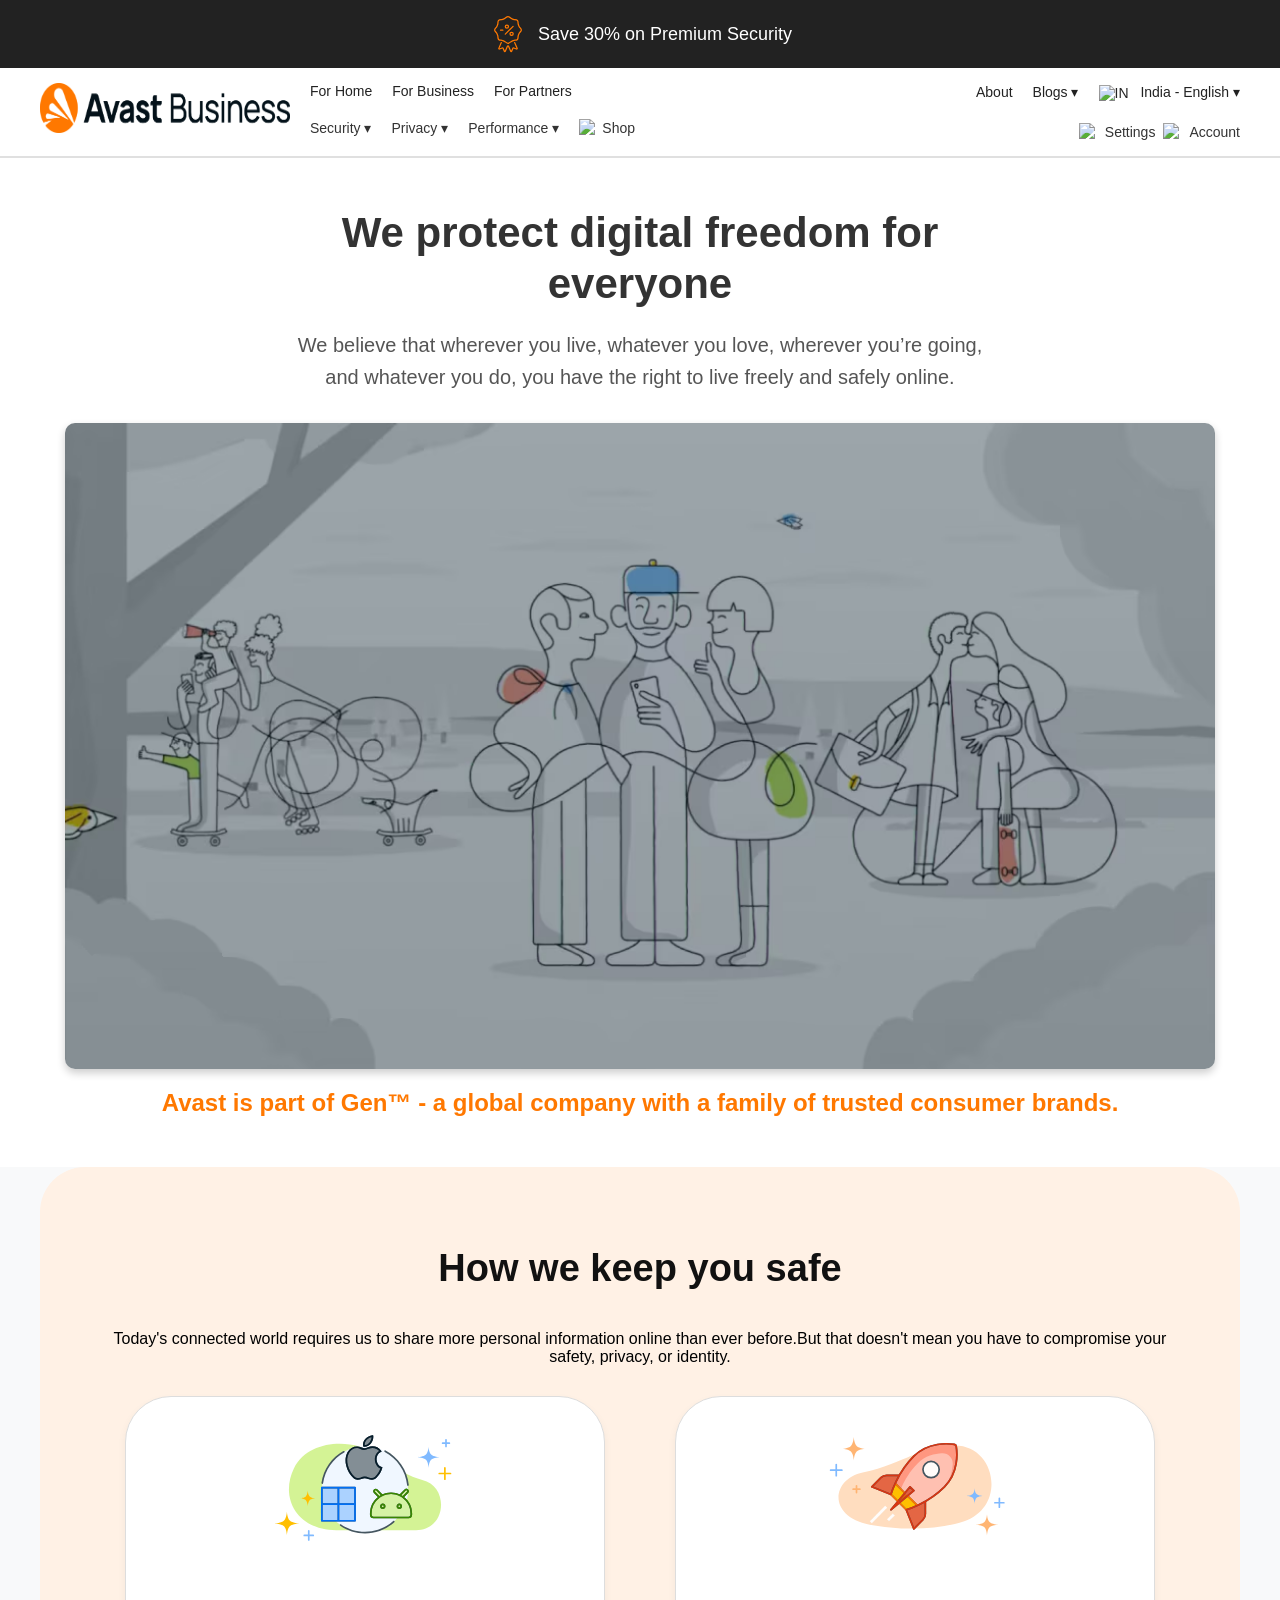
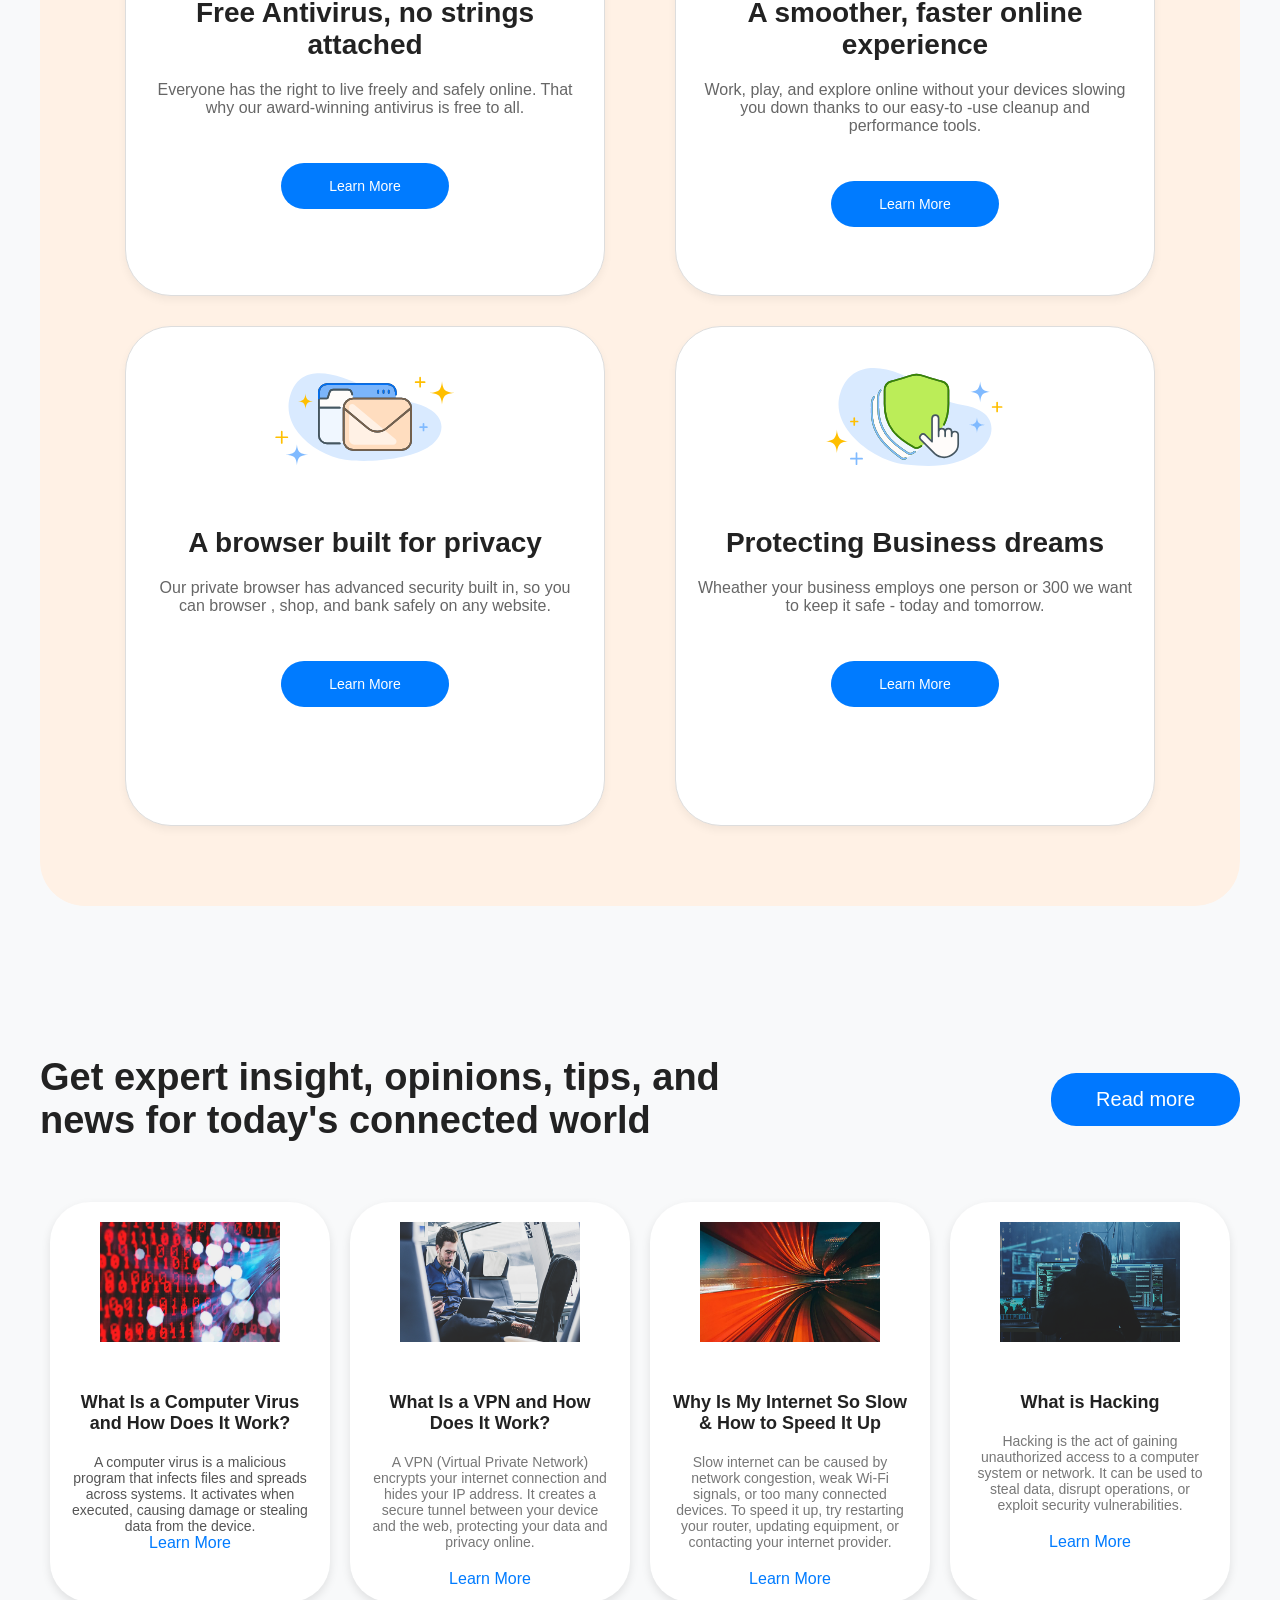
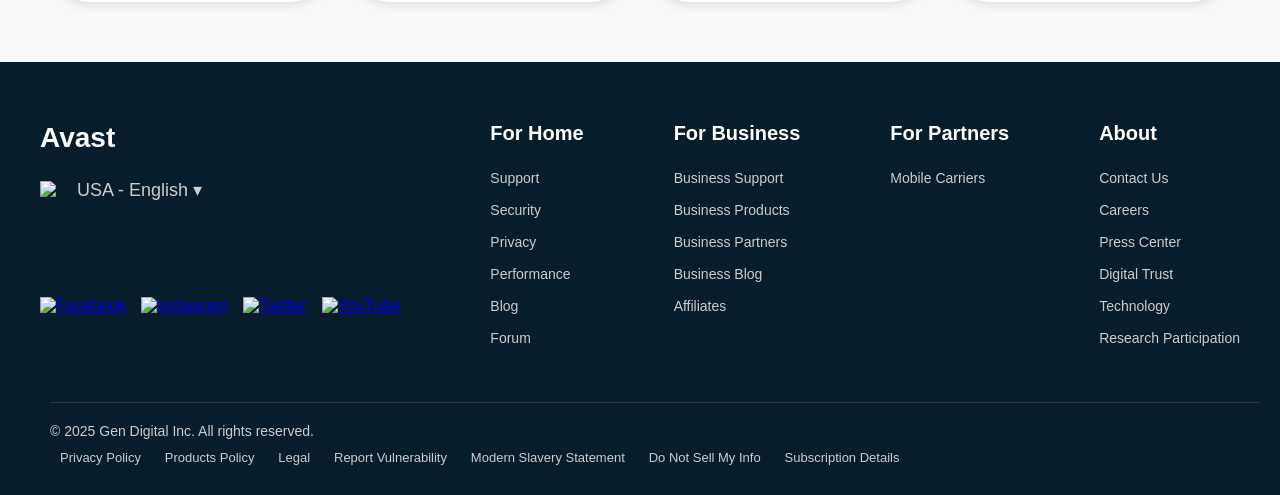
==== about.html @ 120ffb48 "Add new pages and update product.html" ====
<!DOCTYPE html>
<html lang="en">
<head>
  <meta charset="UTF-8" />
  <meta name="viewport" content="width=device-width, initial-scale=1.0" />
  <title>Header Layout</title>
  <link rel="stylesheet" href="style.css" />
</head>
<body>
 <!--  Top Offer Header -->
  <div class="top-header">
    <img src="image/discount-1-mono.svg" alt="offer" class="offer-icon" />
    <p style="font-size:18px;">Save 30% on Premium Security</p>
  </div>
<!-- Main Header -->
   <header class="main-header">
    <div class="left-section">
      <a href="home.html" target="_blank">
  <img src="image/Avast_Business_SingleLine_Logo_V2_WhiteFill_Symbol_Without_TM_Positive_.png" 
       alt="Logo" 
       class="main-logo" /></a>
       <!-- Hamburger Menu -->
<div class="hamburger">
  <div></div>
  <div></div>
  <div></div>
</div>


       <div class="nav-section">
        <div class="top-links">
          <a href="#">For Home</a>
          <a href="#">For Business</a>
          <a href="#">For Partners</a>
        </div>       
        <div class="bottom-links">
          <div class="dropdown">
            <a href="#">Security ▾</a>
            <ul class="dropdown-menu">
              <li><a href="#">Free Antivirus</a></li>
              <li><a href="#">Premium Security</a></li>
              <li><a href="#">Ultimate </a></li>
              <li><a href="#">Avast One</a></li>
            </ul>
          </div>
           <div class="dropdown">
            <a href="#">Privacy ▾</a>
            <ul class="dropdown-menu">
              <li><a href="#">SecureLine VPN</a></li>
              <li><a href="#">AntiTrack</a></li>
              <li><a href="#">Secure Browser</a></li>
              <li><a href="#">Secure Browser Pro</a></li>
              <li><a href="#">Secure Identity</a></li>
              <li><a href="#">Breach Guard</a></li>
              <li><a href="#">Online Security & Privacy</a></li>
            </ul>
          </div> 
          <div class="dropdown">
            <a href="#">Performance ▾</a>
            <ul class="dropdown-menu">
              <li><a href="#">Driver Updater</a></li>
              <li><a href="#">Cleanup Premium</a></li>               
            </ul>
          </div> 
          <div class="shop-link">
            <img src="https://cdn-icons-png.flaticon.com/512/1170/1170678.png" alt="shop" class="shop-icon" />
            <a href="shop.html">Shop</a>
          </div>
        </div>
      </div>
    </div>
     <div class="right-section">
      <div class="top-right">
        <a href="about.html" class="about-link">About</a>

        <div class="dropdown">
          <a href="#">Blogs ▾</a>
          <ul class="dropdown-menu">
            <li><a href="#">Tech Updates</a></li>
            <li><a href="#">Security Tips</a></li>
            <li><a href="#">Business News</a></li>
          </ul>
        </div>
 <div class="dropdown country-dropdown">
  <a href="#" id="selected-country">
    <img src="https://flagcdn.com/24x18/in.png" alt="IN" class="flag-small"> India - English ▾
  </a>
   <ul class="dropdown-menu" id="country-list">
    <li data-flag-src="https://flagcdn.com/24x18/in.png" data-name="India" data-lang="English (IN)">
      <a href="#"><img src="https://flagcdn.com/24x18/in.png" class="flag-small" alt="IN"> India - English</a>
    </li>
    <li data-flag-src="https://flagcdn.com/24x18/us.png" data-name="United States" data-lang="English (US)">
      <a href="#"><img src="https://flagcdn.com/24x18/us.png" class="flag-small" alt="US"> US- English</a>
    </li>
    <li data-flag-src="https://flagcdn.com/24x18/gb.png" data-name="United Kingdom" data-lang="English (UK)">
      <a href="#"><img src="https://flagcdn.com/24x18/gb.png" class="flag-small" alt="GB"> UK - English</a>
    </li>
    <li data-flag-src="https://flagcdn.com/24x18/fr.png" data-name="France" data-lang="Français">
      <a href="#"><img src="https://flagcdn.com/24x18/fr.png" class="flag-small" alt="FR"> France - Français</a>
    </li>
    <li data-flag-src="https://flagcdn.com/24x18/de.png" data-name="Germany" data-lang="Deutsch">
      <a href="#"><img src="https://flagcdn.com/24x18/de.png" class="flag-small" alt="DE"> Germany - Deutsch</a>
    </li>
    <li data-flag-src="https://flagcdn.com/24x18/jp.png" data-name="Japan" data-lang="日本語">
      <a href="#"><img src="https://flagcdn.com/24x18/jp.png" class="flag-small" alt="JP"> Japan - 日本語</a>
    </li>
    <li data-flag-src="https://flagcdn.com/24x18/ca.png" data-name="Canada" data-lang="English (CA)">
      <a href="#"><img src="https://flagcdn.com/24x18/ca.png" class="flag-small" alt="CA"> Canada - English</a>
    </li>
    <li data-flag-src="https://flagcdn.com/24x18/it.png" data-name="Italy" data-lang="Italiano">
      <a href="#"><img src="https://flagcdn.com/24x18/it.png" class="flag-small" alt="IT"> Italy - Italiano</a>
    </li>
    <li data-flag-src="https://flagcdn.com/24x18/es.png" data-name="Spain" data-lang="Español">
      <a href="#"><img src="https://flagcdn.com/24x18/es.png" class="flag-small" alt="ES"> Spain - Español</a>
    </li>
    <li data-flag-src="https://flagcdn.com/24x18/cn.png" data-name="China" data-lang="中文">
      <a href="#"><img src="https://flagcdn.com/24x18/cn.png" class="flag-small" alt="CN"> China - 中文</a>
    </li>
  </ul>
</div>
    </div>
      <div class="bottom-right">
        <div class="link-item">
          <img src="https://cdn-icons-png.flaticon.com/512/3524/3524659.png" alt="settings" class="icon" />
          <a href="#">Settings</a>

          <img src="https://cdn-icons-png.flaticon.com/512/747/747376.png" alt="account" class="icon" />
          <a href="#">Account</a>
        </div>
      </div>
    </div>
  </header>
<section class="about-section">
  <h2><strong>We protect digital freedom for everyone</strong></h2>
  <p>
    We believe that wherever you live, whatever you love, wherever you’re going, 
    and whatever you do, you have the right to live freely and safely online.
  </p>
  <img src="image/About.avif" alt="Mission Image">
  <h3>Avast is part of Gen™ - a global company with a family of trusted consumer brands.</h3>
</section>


<!-- Certifications Section -->
<section class="certification-section"style="background-color:#FFF1E5;border-radius:45px;max-width:1200px;margin: 0 auto 20px;">
  <div class="certification-header">
    <h2><strong>How we keep you safe</strong></h2> 
    <p>Today's connected world requires us to share more personal information online than ever before.But that doesn't mean you have to compromise your safety, privacy, or identity.

</p> 
  </div>
   <div class="certification-container" style="margin-top:30px;">
    <div class="cert-card">
      <img src="image/b1.svg" alt="Certificate Logo 1" class="cert-logo">
      <h3 class="cert-title">Free Antivirus, no strings attached</h3>
      <p class="cert-text">Everyone has the right to live freely and safely online.  That why our award-winning antivirus is free to all.
      </p>
      <a href="#" class="cert-link">Learn More</a>
    </div>
     <div class="cert-card">
      <img src="image/b2.svg" alt="Certificate Logo 2" class="cert-logo">
      <h3 class="cert-title">A smoother, faster online experience</h3>
      <p class="cert-text">Work, play, and explore online without your devices slowing you down thanks to our easy-to -use cleanup and performance tools.</p>
      <a href="#" class="cert-link">Learn More</a>
     </div>
   
  </div>
  <div class="certification-container"style="margin-top:30px;">
  <div class="cert-card">
      <img src="image/b3.svg" alt="Certificate Logo 3" class="cert-logo">
      <h3 class="cert-title">A browser built for privacy</h3>
      <p class="cert-text">Our private browser has  advanced security built in, so you can browser , shop, and bank safely on any website.</p>
      <a href="#" class="cert-link">Learn More</a>
    </div>
    <div class="cert-card">
      <img src="image/b4.svg" alt="Certificate Logo 3" class="cert-logo">
      <h3 class="cert-title">Protecting Business dreams</h3>
      <p class="cert-text">Wheather your business employs one person or 300 we want to keep it safe - today and tomorrow.</p>
      <a href="#" class="cert-link">Learn More</a>
    </div>
    </div>
  
 </section>




<div class="below-image">
    <h2 class="left-heading"><strong>Get expert insight, opinions, tips, and <br> news for today's connected world</strong></h2>
    <button class="right-btn">Read more </button>
  </div>
</section>
 <section class="achievements-section">
  <div class="section-header">   
  </div>
   <div class="achievements-container">
    <div class="achievement-card">
      <img src="image/a.webp" alt="Logo 1" class="cert-logo">
      <h3 class="card-heading">What Is a Computer Virus and How Does It Work?</h3>
      <p class="person-name">A computer virus is a malicious program that infects files and spreads across systems. It activates when executed, causing damage or stealing data from the device.
</p>
      <a href="#" class="certificate-link">Learn More</a>
     </div>
    <div class="achievement-card">
      <img src="image/a1.webp" alt="Logo 2" class="cert-logo">
      <h3 class="card-heading">What Is a VPN and How Does It Work?</h3>
       <p class="one-word">A VPN (Virtual Private Network) encrypts your internet connection and hides your IP address. It creates a secure tunnel between your device and the web, protecting your data and privacy online.
</p>
      <a href="#" class="certificate-link">Learn More</a>
     </div>
    <div class="achievement-card">
      <img src="image/a2.webp" alt="Logo 3" class="cert-logo">
      <h3 class="card-heading">Why Is My Internet So Slow & How to Speed It Up</h3>
      
      <p class="one-word">Slow internet can be caused by network congestion, weak Wi-Fi signals, or too many connected devices. To speed it up, try restarting your router, updating equipment, or contacting your internet provider.
</p>
      <a href="#" class="certificate-link">Learn More</a>
     </div>
    <div class="achievement-card">
      <img src="image/a3.webp" alt="Logo 4" class="cert-logo">
      
      <h3 class="card-heading">What is Hacking</h3>
      
      <p class="one-word">Hacking is the act of gaining unauthorized access to a computer system or network. It can be used to steal data, disrupt operations, or exploit security vulnerabilities.
</p>
      <a href="#" class="certificate-link">Learn More</a>
    </div>
  </div>
</section>
<!-- Footer Section -->
<footer class="site-footer">
   <div class="footer-container">
    <div class="footer-brand">
      <h2>Avast</h2>
       <div class="dropdown country-dropdown">
        <a href="#" id="footer-selected-country">
          <img src="https://flagcdn.com/24x18/us.png" class="flag-small" alt="US"> USA - English ▾
        </a>

        <ul class="dropdown-menu" id="footer-country-list">
          <li data-flag-src="https://flagcdn.com/24x18/in.png" data-name="India" data-lang="English (IN)">
            <a href="#"><img src="https://flagcdn.com/24x18/in.png" class="flag-small" alt="IN"> India - English</a>
          </li>
          <li data-flag-src="https://flagcdn.com/24x18/us.png" data-name="USA" data-lang="English">
            <a href="#"><img src="https://flagcdn.com/24x18/us.png" class="flag-small" alt="US"> USA - English</a>
          </li>
          <li data-flag-src="https://flagcdn.com/24x18/gb.png" data-name="UK" data-lang="English (UK)">
            <a href="#"><img src="https://flagcdn.com/24x18/gb.png" class="flag-small" alt="GB"> UK - English</a>
          </li>
          <li data-flag-src="https://flagcdn.com/24x18/fr.png" data-name="France" data-lang="Français">
            <a href="#"><img src="https://flagcdn.com/24x18/fr.png" class="flag-small" alt="FR"> France - Français</a>
          </li>
        </ul>
       </div>
      <div class="social-links">
        <a href="https://www.facebook.com" target="_blank">
          <img src="https://cdn-icons-png.flaticon.com/512/733/733547.png" alt="Facebook" class="social-icon">
        </a>
        <a href="https://www.instagram.com" target="_blank">
          <img src="https://cdn-icons-png.flaticon.com/512/733/733558.png" alt="Instagram" class="social-icon">
        </a>
        <a href="https://twitter.com" target="_blank">
          <img src="https://cdn-icons-png.flaticon.com/512/733/733579.png" alt="Twitter" class="social-icon">
        </a>
        <a href="https://www.youtube.com" target="_blank">
          <img src="https://cdn-icons-png.flaticon.com/512/733/733646.png" alt="YouTube" class="social-icon">
        </a>
      </div>
    </div>
     <!-- Footer Links -->
    <div class="footer-links">
      <h3>For Home</h3>
      <a href="#">Support</a>
      <a href="#">Security</a>
      <a href="#">Privacy</a>
      <a href="#">Performance</a>
      <a href="#">Blog</a>
      <a href="#">Forum</a>
    </div>
     <div class="footer-links">
      <h3>For Business</h3>
      <a href="#">Business Support</a>
      <a href="#">Business Products</a>
      <a href="#">Business Partners</a>
      <a href="#">Business Blog</a>
      <a href="#">Affiliates</a>
    </div>
     <div class="footer-links">
      <h3>For Partners</h3>
      <a href="#">Mobile Carriers</a>
    </div>
     <div class="footer-links">
      <h3>About</h3>
      <a href="contact.html">Contact Us</a>
      <a href="#">Careers</a>
      <a href="#">Press Center</a>
      <a href="#">Digital Trust</a>
      <a href="#">Technology</a>
      <a href="#">Research Participation</a>
     </div>
  </div>
   <!-- Footer Bottom -->
  <div class="footer-bottom">
    <p>© 2025 Gen Digital Inc. All rights reserved.</p>
    <div class="legal-links">
      <a href="privacy.html">Privacy Policy</a>
      <a href="#">Products Policy</a>
      <a href="#">Legal</a>
      <a href="#">Report Vulnerability</a>
      <a href="#">Modern Slavery Statement</a>
      <a href="#">Do Not Sell My Info</a>
      <a href="#">Subscription Details</a>
    </div>
  </div>
</footer>
<script src="script.js"></script>
</body>

</body>
</html>
---- style.css ----
* { 
  margin: 0;
  padding: 0;
  box-sizing: border-box;
  font-family: "Poppins", sans-serif;
}
/* Header */
header {
  display: flex;
  align-items: center;
  justify-content: flex-start;
  padding: 15px 40px; 
  box-shadow: 0 2px 5px rgba(0,0,0,0.1);
}
header img {
  height: 50px;
}
/* Hero Section */
.hero {
  display: flex;
  align-items: center;
  justify-content: space-between;
  padding: 0px 40px; 
  min-height: 80vh;
  gap: 0px;
}
.hero-content {
  flex: 1;
  min-width: 800px;
}
.hero h1 {
  font-size: 58px;
  color: #222;
  margin-top:80px;
}
.hero h2 {
  font-size: 48px;
  color:black;
  margin-top: 10px;
}
.hero p {
  font-size: 18px;
  color:black;
  margin: 20px 0;
  line-height: 1.6;
}
.hero-buttons {
  display: flex;
  gap: 15px;
}
.hero-buttons button {
  padding: 12px 25px;
  font-size: 30px; 
   border: 2px solid #007bff; 
  cursor: pointer;
  border-radius: 95px;
  transition: all 0.3s ease;
}
.btn-blue {
  background-color: #007bff;
  border-color: #007bff;
  color: white;
   border: 2px solid #333; 
}
.btn-black {
  background-color: white;
  border-color: #007bff;
  color: #007bff;
}
.btn-black:hover {
  background-color: #007bff;
  color: white;
  border-color: #007bff;
}
.logo-section {
  display: flex;
  justify-content: space-around;
  align-items: center;
  flex-wrap: wrap;
  gap: 40px;
  padding: 60px 40px;
  background-color: #f5f7fa;
}
.logo-item {
  display: flex;
  align-items: center;
  gap: 25px;
  max-width: 300px;
}
.logo-item img {
  width: 80px;
  height: 80px;
  object-fit: contain;
  transition: transform 0.3s ease;
}
.logo-item img:hover {
  transform: scale(1.1);
}
.logo-item p {
  font-size: 10px;
  color: #333;
  font-weight: 500;
  margin: 0;
  
  line-height: 1;
}  
.hero-image {
  flex: 1;
  display: flex;
  justify-content: center;
  align-items: center;
}
.hero-image img {
  width: 100%;
  max-width: 450px;
  height: 600px;
  
  border-radius: 10px;
}
/* ===== Hero Section Responsive Only ======= */
@media (max-width: 1024px) {
  .hero h1 { font-size: 50px; }
  .hero h2 { font-size: 36px; }
  .hero p { font-size: 16px; }
  .hero-buttons button { font-size: 20px; padding: 10px 22px; }
  .logo-item img { width: 70px; height: 70px; }
  .logo-item p { font-size: 12px; }
}
@media (max-width: 768px) {
  .hero {
    flex-direction: column;
    text-align: center;
    padding: 20px 20px;
  }

  .hero-image {
    margin-top: 30px;
  }

  .hero-content { width: 100%; min-width: auto; }

  .hero h1 { font-size: 36px; }
  .hero h2 { font-size: 24px; }
  .hero p { font-size: 14px; }
  .hero-buttons { justify-content: center; flex-wrap: wrap; gap: 10px; }
  .hero-buttons button { font-size: 16px; padding: 8px 18px; }
  .logo-item {
    flex-direction: column;
    gap: 10px;
    align-items: center;
  }
  .logo-item img { width: 60px; height: 60px; }
  .logo-item p { font-size: 11px; }
}
@media (max-width: 480px) {
  .hero h1 { font-size: 28px; }
  .hero h2 { font-size: 18px; }
  .hero p { font-size: 13px; }
  .hero-buttons button { font-size: 14px; padding: 6px 15px; }
  .logo-item img { width: 50px; height: 50px; }
  .logo-item p { font-size: 10px; }
}

/* Banner container */
.avast-banner {
  background-color: #ffefe0;
  border-radius: 15px;
  padding: 25px 20px;
  margin: 40px auto;
  width: 90%;
  box-shadow: 0 2px 5px rgba(0,0,0,0.1);
  border: 2px solid #ff8c00; 
}
.banner-header {
  background-color: #fbd5b5;
  color: #333;
  font-weight: bold;
  font-size: 18px;
  text-align: center;
  padding: 10px 25px;
  border-radius: 10px;
  display: inline-block;
  margin: 0 auto 20px auto;
  box-shadow: 0 2px 4px rgba(0,0,0,0.1);
  margin-left:30%;
}
.feature-row {
  display: flex;
  justify-content: space-between;
  align-items: center;
  flex-wrap: nowrap; 
  text-align: left;
}
.feature {
  display: flex; 
  align-items: center; 
  padding: 10px 15px;
  flex: 1; 
  gap: 10px; 
}
.feature img {
  width: 80px;
  height: 80px;
}
.feature p {
  font-size: 15px;
  line-height: 1.3;
  color: #1b1b1b;
  margin: 0;
}
.feature strong {
  font-weight: 700;
  display: block;
} 
@media (max-width: 768px) {
  .feature-row {
    flex-direction: column;
    align-items: center;
    gap: 20px;
  }
  .feature {
    flex-direction: row; 
    justify-content: flex-start;
  }
  .banner-header {
    font-size: 16px;
    text-align:center;
    position:center;
  }
} 
.compare-section {
  width: 90%;
  max-width: 1200px;
  margin: 40px auto;
  text-align: center;
} 
.compare-section h2 {
  font-size: 28px;
  font-weight: 700;
  margin-bottom: 30px;
} 
.merged-comparison {
  width: 100%;
  border-collapse: collapse;
  box-shadow: 0 2px 8px rgba(0,0,0,0.05);
  border-radius: 10px;
  overflow: hidden;
  background-color: #fff;
} 
.merged-comparison th,
.merged-comparison td {
  border: 1px solid #ddd;
  padding: 15px;
  text-align: center;
  vertical-align: middle;
} 
.merged-comparison th {
  background-color: #f9f9f9;
} 
.merged-comparison .feature {
  text-align: left;
  font-weight: 500;
  background-color: #fafafa;
} 
.plan-logo {
  width: 70px;
  height: 70px;
  margin-bottom: 10px;
} 
.price {
  font-size: 20px;
  font-weight: bold;
  margin: 8px 0;
} 
.price span {
  text-decoration: line-through;
  color: #888;
  font-size: 14px;
} 
.save {
  color: white;
  background: #3cb043;
  display: inline-block;
  padding: 3px 8px;
  border-radius: 6px;
  font-size: 12px;
  margin-bottom: 6px;
} 
.save-green {
  background: #2f8f2f;
} 
.note {
  font-size: 13px;
  color: #555;
  margin-bottom: 8px;
} 
.btn {
  background-color: #005fff;
  color: white;
  border: none;
  padding: 8px 45px;
  border-radius: 20px;
  font-weight: 600;
  cursor: pointer;
  transition: background 0.2s ease;
} 
.btn:hover {
  background-color: #0045c2;
} 
.tick {
  background-color:#ffefe0;
  color: black;
  font-weight: bold;
  border-color:#ffefe0;
} 
.tick:hover {
  background-color: #ffefe0;
} 
.info-section {
  width: 100%;
  max-width: 1500px;
  margin: 60px auto;
  text-align: center;
  padding: 40px 0;
} 
.info-heading {
  font-size: 40px;
  font-weight: 700;
  margin-bottom: 10px;
} 
.info-description {
  font-size: 16px;
  color: #555;
  margin-bottom: 40px;
} 
.info-flex {
  display: flex;
  justify-content: center;
  align-items: flex-start;
  gap: 40px;
  flex-wrap: wrap;
} 
.info-box {
  flex: 1;
  min-width: 450px;
  max-width: 500px;
  background-color: #fff;
  border: 1px solid #eee;
  border-radius: 15px;
  padding: 25px;
  box-shadow: 0 4px 10px rgba(0,0,0,0.05);
  text-align: center;
  transition: transform 0.3s ease;
} 
.info-box:hover {
  transform: translateY(-5px);
} 
.info-image {
  width: 350px;
  height: 350px;
  border-radius: 50%;
  overflow: hidden;
  margin: 0 auto 20px;
  border: 3px solid #007bff;
} 
.info-image img {
  width: 100%;
  height: 100%;
  object-fit: cover;
} 
.info-text {
  font-size: 15px;
  color: #555;
  margin-bottom: 20px;
} 
.info-btn {
  background-color: white;
  color: #007bff;
  border: none;
  padding: 19px 45px;
  border-radius: 25px;
  cursor: pointer;
  font-size:18px;
  font-weight: 600;
  transition: background 0.3s ease;
 border: 2px solid #007bff; 
} 
.info-btn:hover {
  background-color: #0056c7;
  color:white;
} 
.logo-section {
  width: 100%;
  text-align: center;
  padding: 80px 20px;
  background-color: #0C2636;
} 
.logo-container {
  max-width: 600px;
  margin: 0 auto;
} 
.logo-inline {
  display: flex;
  align-items: center;
  justify-content: center;
  gap: 10px;
  margin-top: 60px;
  margin-bottom:30px;
} 
.logo-image {
  width: 60px;
  height: 60px;
  border-radius: 50%;
} 
.logo-name {
  font-size: 26px;
  font-weight: 600;
  color: white;
} 
.logo-heading {
  font-size: 42px;
  font-weight: 700;
 
  color: white;
  margin-bottom: 25px;
} 
.logo-btn {
  background-color: #007bff;
  color: #fff;
  border: none;
  padding: 18px 45px;
  font-size:28px;
  border-radius: 45px;
  font-weight: 600;
  cursor: pointer;
  transition: background 0.3s ease;
  margin-top:40px;
} 
.logo-btn:hover {
  background-color: #0056c7;
} 
/* ======= Footer === */
.footer {
  background-color: #071d2b;
  color: #ccc;
  padding: 20px 10px;
  text-align: center;
  font-size: 14px;
} 
.footer-content a {
  color: #fff;
  text-decoration: none;
  margin: 0 6px;
  font-size: 14px;
  transition: color 0.3s ease;
} 
.footer-content a:hover {
  color: #00b4ff;
} 


/* home section  */
/* General reset */
body {
  margin: 0;
  font-family: 'Segoe UI', Arial, sans-serif;
  background-color: #f8f9fa;
} 
/* 🔝 Top Header */
.top-header {
  display: flex;
  align-items: center;
  justify-content: center;
  background-color: #222;
  color: #fff;
  padding: 14px 20px;
  font-size: 14px;
  position: relative;
}
.offer-icon {
  width: 40px;
  height: 40px;
  margin-right: 10px;
} 
/*  Main Header */
.main-header {
  display: flex;
  justify-content: space-between;
  align-items: flex-start;
  background: #fff;
  padding: 15px 40px;
  border-bottom: 2px solid #e0e0e0;
} 
.left-section {
  display: flex;
  align-items: flex-start;
  gap: 20px;
}
.main-logo {
  width: 250px;
  height: 50px;
}
.nav-section {
  display: flex;
  flex-direction: column;
}
.top-links {
  display: flex;
  gap: 20px;
  margin-bottom: 8px;
}
.top-links a {
  text-decoration: none;
  color: #222;
  font-weight: 500;
  font-size: 14px;
  margin-bottom: 12px;
}
.bottom-links {
  display: flex;
  align-items: center;
  gap: 20px;
}
.bottom-links a {
  text-decoration: none;
  color: #333;
  font-weight: 500;
  font-size: 14px;
} 
a:hover {
  color: #007bff;
} 
.dropdown {
  position: relative;
}
.dropdown-menu {
  display: none;
  position: absolute;
  background: #fff;
  border: 1px solid #ccc;
  list-style: none;
  padding: 8px 0;
  margin: 0;
  border-radius: 5px;
  top: 22px;
  z-index: 100;
  min-width: 160px;
}
.dropdown-menu li a {
  color: #333;
  text-decoration: none;
  display: block;
  padding: 5px 10px;
}
.dropdown-menu li a:hover {
  background-color: #f2f2f2;
  color: #007bff;
}
.dropdown:hover .dropdown-menu {
  display: block;
}
.shop-link {
  display: flex;
  align-items: center;
  gap: 5px;
}
.shop-icon {
  width: 18px;
  height: 18px;
} 
.right-section {
  display: flex;
  flex-direction: column;
  align-items: flex-end;
}
.top-right {
  display: flex;
  align-items: center;
  gap: 20px;
  margin-bottom: 10px;
}
.top-right a {
  text-decoration: none;
  color: #222;
  font-weight: 500;
  font-size: 14px;
}
.bottom-right {
  display: flex;
  flex-direction: column;
  align-items: flex-end;
  gap: 10px;
  margin-top: 12px;
}
.link-item {
  display: flex;
  align-items: center;
  gap: 8px;
}
.link-item a {
  text-decoration: none;
  color: #333;
  font-weight: 500;
  font-size: 14px;
}
.icon {
  width: 18px;
  height: 18px;
}
.flag-small {
  width: 20px;
  height: 14px;
  vertical-align: middle;
  margin-right: 8px;
}
.dropdown-menu li a {
  display: flex;
  align-items: center;
  gap: 8px;
}
#selected-country img.flag-small {
  margin-right: 8px;
}
a:hover { color: #007bff; } 
/* Hamburger only on mobile */
.hamburger {
  display: none;
  flex-direction: column;
  gap: 4px;
  cursor: pointer;
}
.hamburger div {
  width: 25px;
  height: 3px;
  background-color: #333;
  border-radius: 2px;
}
@media (max-width: 668px) {
  /* Stack the header items vertically */
  .main-header {
    flex-direction: column;
    align-items: flex-start;
    padding: 10px 20px;
    width: 100%;
  }

  /* Logo + hamburger row */
  .left-section {
    display: flex;
    align-items: center;
    justify-content: space-between;
    width: 100%;
  }

  .main-logo {
    width: 130px;
    height: auto;
  }

  .hamburger {
    display: flex;
    flex-direction: column;
    gap: 4px;
    cursor: pointer;
    z-index: 1000;
  }

  /* Hide menus by default */
  .nav-section,
  .right-section {
    display: none;
    width: 100%;
    flex-direction: column;
    gap: 10px;
  }

  /* Show both sections when hamburger clicked */
  .nav-section.active,
  .right-section.active {
    display: flex !important;
    flex-direction: column;
    align-items: flex-start;
    justify-content: flex-start;
    width: 100%;
    padding: 15px 0;
    background-color: #fff;
    border-top: 1px solid #ddd;
    box-shadow: 0 2px 5px rgba(0,0,0,0.1);
    animation: slideDown 0.3s ease;
  }

  /* Stack all link groups */
  .top-links,
  .bottom-links,
  .top-right,
  .bottom-right {
    flex-direction: column;
    align-items: flex-start;
    gap: 12px;
    width: 100%;
  }

  /* Dropdown menus */
  .dropdown-menu {
    position: relative;
    width: 100%;
    border: none;
    background: #f9f9f9;
    box-shadow: none;
    padding-left: 15px;
  }

  /* Hamburger animation */
  .hamburger div {
    transition: all 0.3s ease;
  }
  .hamburger.open div:nth-child(1) {
    transform: rotate(45deg) translate(5px, 5px);
  }
  .hamburger.open div:nth-child(2) {
    opacity: 0;
  }
  .hamburger.open div:nth-child(3) {
    transform: rotate(-45deg) translate(5px, -5px);
  }

  @keyframes slideDown {
    from { opacity: 0; transform: translateY(-10px); }
    to { opacity: 1; transform: translateY(0); }
  }
}


/* hero */
.hero-section {
  background-color: #f5f5f5;
  padding: 60px 20px;
} 
.hero-container {
  display: flex;
  justify-content: center;
} 
.hero-content {
  text-align: center;
  max-width: 900px;
} 
.hero-content h1 {
  font-size: 137px;
  margin-bottom: 20px;
  color: #222;
}
.hero-content h2 {
  font-size: 50px;
  margin-bottom: 20px;
  color: #222;
} 
.hero-content p {
  font-size: 17px;
  margin-bottom: 15px;
  color:black;
} 
.buttons-row {
  display: flex;
  justify-content: center;
  align-items: center;
  gap: 30px;
  margin-top: 30px;
} 
.button-image img {
  width: 100px;
  height: auto;
  border-radius: 5px;
  margin-top:120px;
  margin-left:-200px;
} 
.hero-buttons {
  display: flex;
  gap: 20px;
} 
.hero-buttons .btn-primary,
.hero-buttons .btn-secondary {
  padding: 24px 55px;
  font-size: 24px;
  border-radius: 45px;
  cursor: pointer;
  border: none;
  font-weight: 600;
  transition: all 0.3s ease;
} 
.btn-primary {
  background-color: #007bff;
  color: #fff;
} 
.btn-primary:hover {
  background-color: #0056b3;
} 
.btn-secondary {
  background-color: rgb(255, 219, 12);
  color: #333;
} 
.btn-secondary:hover {
  background-color:yellow;
} 
.hero-rating {
  text-align: center;
  color: #222;
   margin-top:120px;
  margin-right:-100px;
} 
.hero-rating p {
  margin: 5px 0;
} 
.hero-rating img {
  width: 100px;
  margin-top: 5px;
} 
/* --- Mobile & Tablet Responsive  --- */
@media (max-width: 1024px) {
  .hero-content h1 {
    font-size: 90px;
  }
  .hero-content h2 {
    font-size: 36px;
  }
  .hero-content p {
    font-size: 16px;
  }
  .button-image img {
    width: 120px;
    margin-top: 80px;
    margin-left: -100px;
  }
  .hero-rating {
    margin-top: 80px;
    margin-right: -50px;
  }
  .hero-rating img {
    width: 80px;
  }
  .hero-buttons .btn-primary,
  .hero-buttons .btn-secondary {
    padding: 18px 45px;
    font-size: 20px;
  }
}

/* Tablets  */
@media (max-width: 768px) {
  .hero-container {
    flex-direction: column;
    align-items: center;
  }
  .buttons-row {
    flex-direction: column;
    gap: 20px;
  } 
  .button-image img {
    width: 100px;
    margin: 0 auto 20px auto;
    margin-left: 0;
    margin-top: 0;
  } 
  .hero-rating {
    margin-top: 20px;
    margin-right: 0;
  } 
  .hero-rating img {
    width: 70px;
  } 
  .hero-content h1 {
    font-size: 60px;
  } 
  .hero-content h2 {
    font-size: 28px;
  } 
  .hero-content p {
    font-size: 15px;
    padding: 0 10px;
  } 
  .hero-buttons .btn-primary,
  .hero-buttons .btn-secondary {
    width: 100%;
    padding: 14px 20px;
    font-size: 16px;
  }
}

/* Small phones */
@media (max-width: 480px) {
  .hero-content h1 {
    font-size: 40px;
  } 
  .hero-content h2 {
    font-size: 22px;
  } 
  .hero-content p {
    font-size: 14px;
  } 
  .hero-rating img {
    width: 50px;
  } 
  .hero-buttons .btn-primary,
  .hero-buttons .btn-secondary {
    padding: 12px 15px;
    font-size: 14px;
  }
}

/* Achievements Section */
.achievements-section {
  padding: 60px 20px;
  background-color: #f8f9fa;
  text-align: center;
} 
.section-header h2 {
  font-size: 36px;
  margin-bottom: 15px;
  color: #222;
} 
.section-header p {
  font-size: 16px;
  color: #555;
  margin-bottom: 40px;
} 
.achievements-container {
  display: flex;
  justify-content: center;
  gap: 20px;
  flex-wrap: wrap;
} 
.achievement-card {
  background: #fff;
  padding: 20px;
  border-radius: 40px;
  width: 280px;
  height:400px;
  box-shadow: 0 4px 10px rgba(0,0,0,0.1);
  transition: transform 0.3s;
}

.achievement-card:hover {
  transform: translateY(-5px);
} 
.achievement-logo {
  width: 80px;
  height: 80px;
  display: block;
  margin: 0 auto 10px;
  margin-top: 30px;
  margin-bottom:20px;
} 
.year {
  font-weight: bold;
  margin-bottom: 10px;
} 
.card-heading {
  font-size: 18px;
  margin-bottom: 20px;
  color: #222;
  transition: color 0.3s;
  margin-top: 20px;
  
} 
.person-name {
  font-size: 14px;
  color: #555;
  
} 
.one-word {
  font-size: 14px;
  color: #777;
  margin-bottom: 20px;
  margin-top:20px;
} 
.certificate-link {
  display: inline-block;
  text-decoration: none;
  color: #007bff;
  font-weight: 500;
  transition: color 0.3s;
} 
.certificate-link:hover {
  color: #0056b3;
} 
.achievement-card:hover .card-heading {
  color: #007bff;
} 
@media (max-width: 992px) {
  .achievements-container {
    flex-direction: column;
    align-items: center;
  }

  .achievement-card {
    width: 80%;
    margin-bottom: 20px;
  }
} 
.promo-section {
  text-align: center;
  padding: 60px 80px;
  background-color: #071d2b;
  font-family: 'Segoe UI', sans-serif;
} 
.top-btn {
  background:linear-gradient(to right bottom, #ffbf00, #ffbf00 50%, #ff7800);
  color: black;
  border: none;
  padding: 10px 22px;
  border-radius: 25px;
  font-size: 15px;
  cursor: pointer;
  transition: 0.3s;
  margin-top:100px;
} 
.promo-heading {
  font-size: 38px;
  font-weight: 600;
  color: white;
  margin: 20px 0 10px;
} 
.promo-content {
  display: flex;
  justify-content: space-between;
  align-items: center;
  gap: 50px;
  flex-wrap: wrap;
  margin-top:80px;
} 
.left-content {
  flex: 1;
  text-align: left;
  margin-left:100px;
} 
.logo-row {
  display: flex;
  align-items: center;
  gap: 10px;
  margin-bottom: 20px;
} 
.logo-row img {
  width: 25px;
  height: 25px;
  filter: brightness(0) invert(1); 
}
.left-para { 
  font-size: 18px;
  color:white;
  line-height: 1.6;
  margin-bottom: 20px;
  max-width: 500px;
} 
.learn-btn {
  background-color: #0078ff;
  color: #fff;
  border: none;
  padding: 15px 45px;
  border-radius: 25px;
  font-size: 18px;
  cursor: pointer;
  transition: 0.3s;
  margin-top:80px;
} 
.learn-btn:hover {
  background-color: #005fcc;
} 
.right-image img {
  width: 420px;
  max-width: 100%;
  border-radius: 10px;
} 
@media (max-width: 900px) {
  .promo-content {
    flex-direction: column;
    text-align: center;
  } 
  .left-content {
    text-align: center;
  } 
  .left-para {
    margin: 0 auto 20px;
  } 
  .right-image img {
    width: 300px;
  }
  .logo-row{
    position:center;
  }
  .left-para {
    margin-left:-100px;
  }
  .learn-btn{
    margin-left:-100px;

  }
} 

.certification-section {
  text-align: center;
  padding: 80px 60px;
  background-color: #f9f9f9;
} 
.certification-header h2 {
  font-size: 38px;
  color: #111;
  margin-bottom: 40px;
} 
.certification-container {
  display: grid;
  grid-template-columns: repeat(auto-fit, minmax(250px, 1fr));
  gap: 20px;
  justify-items: center;
} 
.cert-card {
  background-color: #fff;
  border: 1px solid #ddd;
  border-radius: 46px;
  padding: 30px 20px;
  width: 100%;
  max-width: 480px;
  height:500px;
  transition: all 0.3s ease;
  text-align: center;
  box-shadow: 0 4px 8px rgba(0,0,0,0.05);
} 
.cert-card:hover {
  transform: translateY(-6px);
  box-shadow: 0 8px 20px rgba(0,0,0,0.1);
} 
.cert-logo {
  width: 180px;
  height: 120px;
  margin-bottom: 50px;
  display: block;
  margin-left: auto;
  margin-right: auto;
} 
.cert-title {
  font-size: 28px;
  font-weight: 600;
  color: #222;
  margin-bottom: 20px;
  transition: color 0.3s ease;
}

.cert-text {
  font-size: 16px;
  color: #666;
  margin-bottom: 46px;
} 
.cert-link {
  display: inline-block;
  background-color: #007bff; 
  color: #fff;
  padding: 15px 48px;
  border-radius: 46px;
  text-decoration: none;
  font-weight: 500;
  font-size: 14px;
  transition: background-color 0.3s ease, transform 0.2s ease;
} 
.cert-link:hover {
  background-color: #0056b3;
  transform: translateY(-2px);
  color:white;
} 
.cert-card:hover .cert-title {
  color: #007bff;
}
/* --- Mobile & Tablet Responsive Certification Section --- */
@media (max-width: 900px) {
  .certification-section {
    padding: 60px 30px;
  }

  .certification-header h2 {
    font-size: 32px;
    margin-bottom: 30px;
  }

  .cert-card {
    max-width: 100%;
    height: auto; /* Adjust height automatically for mobile */
    padding: 25px 15px;
    margin-bottom: 20px;
  }

  .cert-logo {
    width: 140px;
    height: 100px;
    margin-bottom: 30px;
  }

  .cert-title {
    font-size: 22px;
    margin-bottom: 15px;
  }

  .cert-text {
    font-size: 15px;
    margin-bottom: 30px;
  }

  .cert-link {
    padding: 12px 36px;
    font-size: 13px;
  }
}
@media (max-width: 480px) {
  .certification-section {
    padding: 40px 15px;
  }
  .certification-header h2 {
    font-size: 26px;
    margin-bottom: 25px;
  }
  .cert-logo {
    width: 120px;
    height: 85px;
    margin-bottom: 25px;
  }
  .cert-title {
    font-size: 20px;
    margin-bottom: 12px;
  }
  .cert-text {
    font-size: 14px;
    margin-bottom: 20px;
  }
  .cert-link {
    padding: 10px 28px;
    font-size: 12px;
  }
}

/* Hero Section */
.hero-section {
  text-align: center;
  padding: 60px 20px;
  font-family: 'Segoe UI', sans-serif;
}  
.hero-image-container {
  position: relative;
  width: 100%;
  max-width: 1200px;
 
  margin: 0 auto;
}

.hero-image {
  width: 100%;
  border-radius: 42px;
  display: block;
  height:600px;
} 
.hero-overlay {
  position: absolute;
  top: 50%;
  left: 50%;
  transform: translate(-50%, -50%);
  color: #fff;
  text-align: center;
} 
.hero-heading {
  font-size: 38px;
  margin-bottom: 20px;
  text-shadow: 2px 2px 8px rgba(0,0,0,0.6);
} 
.hero-btn {
  padding: 12px 30px;
  font-size: 18px;
  border: none;
  border-radius: 25px;
  background-color:white;
  color:blue;
  cursor: pointer;
  transition: 0.3s;
} 
.hero-btn:hover {
  background-color:blue;
  color:white;
} 
.below-image {
  display: flex;
  justify-content: space-between;
  align-items: center;
  max-width: 1200px;
  margin: 40px auto 0;
  margin-top:150px;
} 
.left-heading {
  font-size: 38px;
  color: #222;
} 
.right-btn {
  padding: 15px 45px;
  font-size: 20px;
  border: none;
  border-radius: 25px;
  background-color: #0078ff;
  color: #fff;
  cursor: pointer;
  transition: 0.3s;
} 
.right-btn:hover {
  background-color: #005fcc;
} 
/* Responsive */
@media (max-width: 900px) {
  .hero-heading {
    font-size: 32px;
  }

  .below-image {
    flex-direction: column;
    gap: 20px;
    text-align: center;
  }
} 
/* Footer */
.site-footer {
  background-color: #071d2b; 
  color: #fff;
  padding: 60px 20px 30px;
  font-family: 'Segoe UI', sans-serif;
}

.site-footer .footer-container {
  display: flex;
  flex-wrap: wrap;
  justify-content: space-between;
  gap: 40px;
  max-width: 1200px;
  margin: 0 auto;
} 
.site-footer .footer-brand h2 {
  font-size: 28px;
  margin-bottom: 25px;
} 
.site-footer .country-dropdown {
  position: relative;
  margin-bottom: 25px;
} 
.site-footer .country-dropdown a {
  color: #ccc;
  text-decoration: none;
  font-size: 18px;
  cursor: pointer;
  display: inline-flex;
  align-items: center;
  gap: 5px;
  transition: color 0.3s;
} 
.site-footer .country-dropdown a:hover {
  color: #ff6600;
} 
.site-footer .country-dropdown .dropdown-menu {
  display: none;
  position: absolute;
  background: #001f4d;
  border: 1px solid #333;
  list-style: none;
  padding: 8px 0;
  margin: 0;
  top: 30px;
  border-radius: 36px;
  min-width: 200px;
  z-index: 100;
} 
.site-footer .country-dropdown .dropdown-menu li a {
  color: #ccc;
  text-decoration: none;
  display: flex;
  align-items: center;
  gap: 6px;
  padding: 6px 15px;
  font-size: 14px;
} 
.site-footer .country-dropdown .dropdown-menu li a:hover {
  color: #ff6600;
  background-color: #002966;
} 
.site-footer .country-dropdown:hover .dropdown-menu {
  display: block;
} 
.site-footer .flag-small {
  width: 24px;
  height: 18px;
} 
.site-footer .social-links {
  display: flex;
  gap: 15px;
  margin-top: 80px;
} 
.site-footer .social-icon {
  width: 24px;
  height: 24px;
  transition: transform 0.3s;
} 
.site-footer .social-icon:hover {
  transform: scale(1.2);
} 
.site-footer .footer-links h3 {
  font-size: 20px;
  margin-bottom: 25px;
} 
.site-footer .footer-links a {
  display: block;
  color: #ccc;
  text-decoration: none;
  margin-bottom: 16px;
  font-size: 14px;
  transition: color 0.3s;
} 
.site-footer .footer-links a:hover {
  color: #ff6600;
} 
.site-footer .footer-bottom {
  border-top: 1px solid #333;
  margin-top: 40px;
  padding-top: 20px;
  margin-left:30px;
  font-size: 14px;
  color: #ccc;
} 
.site-footer .footer-bottom .legal-links {
  margin-top: 10px;
} 
.site-footer .footer-bottom .legal-links a {
  margin: 0 10px;
  color: #ccc;
  text-decoration: none;
  font-size: 13px;
  transition: color 0.3s;
} 
.site-footer .footer-bottom .legal-links a:hover {
  color: #ff6600;
} 
/* Responsive */
@media (max-width: 900px) {
  .site-footer .footer-container {
    flex-direction: column;
    align-items: center;
    text-align: center;
  }

  .site-footer .footer-links {
    margin-bottom: 20px;
  }

  .site-footer .footer-bottom .legal-links a {
    display: block;
    margin: 5px 0;
  }
} 
@media (max-width: 900px) {
  .site-footer .footer-container {
    flex-direction: column;
    align-items: center;
    text-align: center;
    gap: 30px;
  }  
  .site-footer .footer-brand h2 {
    font-size: 22px;
    margin-bottom: 20px;
  } 
  .site-footer .country-dropdown {
    margin-bottom: 20px;
    position: relative;
  } 
  .site-footer .country-dropdown .dropdown-menu {
    position: relative;
    top: 10px;
    left: 50%;
    transform: translateX(-50%);
    min-width: 160px;
    background: #001f4d;
    border-radius: 20px;
    border: 1px solid #333;
    padding: 8px 0;
  } 
  .site-footer .social-links {
    justify-content: center;
    gap: 20px;
    margin-top: 20px;
  } 
  .site-footer .social-icon {
    width: 28px;
    height: 28px;
    transition: transform 0.3s, filter 0.3s;
  } 
  .site-footer .social-icon:hover {
    transform: scale(1.2);
    filter: brightness(1.2);
  } 
  .site-footer .footer-links {
    flex-direction: column;
    align-items: center;
    gap: 15px;
  } 
  .site-footer .footer-links h3 {
    font-size: 18px;
    margin-bottom: 10px;
  } 
  .site-footer .footer-links a {
    font-size: 14px;
    margin-bottom: 8px;
  } 
  .site-footer .footer-bottom {
    font-size: 13px;
    text-align: center;
    margin-top: 30px;
    line-height: 1.5;
  } 
  .site-footer .footer-bottom .legal-links a {
    display: block;
    margin: 4px 0;
    font-size: 12px;
  }
}
@media (max-width: 480px) {
  .site-footer .footer-brand h2 {
    font-size: 20px;
  }
  .site-footer .country-dropdown a {
    font-size: 14px;
  }
  .site-footer .footer-links h3 {
    font-size: 16px;
    margin-top:-25px;
  }
  .site-footer .footer-links a {
    font-size: 13px;
    
  }
  .site-footer .social-icon {
    width: 24px;
    height: 24px;
  }
}


/* Shop */


h1 {
  text-align: center;
  margin-bottom: 30px;
} 
.product-container {
  display: grid;
  grid-template-columns: repeat(auto-fit, minmax(260px, 1fr));
  gap: 40px;
  max-width: 1200px;
  margin: auto;
  margin-bottom:50px;
  margin-left:100px;
  margin-right:100px;
  
  
} 
.product {
  background: #fff;
  border-radius: 10px;
  box-shadow: 0 2px 8px rgba(0,0,0,0.1);
  text-align: center;
  padding: 15px;
  transition: 0.3s;
  cursor: pointer;
  height:400px;
} 
.product:hover {
  transform: translateY(-5px);
  box-shadow: 0 4px 12px rgba(0,0,0,0.2);
} 
.product img {
  width: 100%x;
  height: 200px;
  object-fit: cover;
  border-radius: 8px;
} 
.product h3 {
  margin: 10px 0 5px;
} 
.product p {
  color: #555;
  margin-top:10px;
}
.product button {
  background-color: #ff7800;
  color: white;
  border: none;
  padding: 10px 48px;
  border-radius: 35px;
  cursor: pointer;
  transition: 0.3s;
  font-size:24px;
  margin-top:20px;
} 
.product button:hover {
  background-color: #ffbf00;
}


/* about.html */
/* Base Styles */
.about-section {
  text-align: center;
  padding: 50px 20px;
  font-family: 'Arial', sans-serif;
  background-color: #fff;
}

.about-section h2 {
  font-size: 42px;
  max-width: 700px;
  margin: 0 auto 20px;
  color: #333;
  line-height: 1.2;
}

.about-section p {
  max-width: 700px;
  margin: 0 auto 30px;
  font-size: 20px;
  color: #555;
  line-height: 1.6;
}

.about-section img {
  display: block;
  width: 100%;
  max-width: 1150px;
  margin: 0 auto 20px;
  border-radius: 10px;
  box-shadow: 0 4px 8px rgba(0,0,0,0.2);
}

.about-section h3 {
  font-size: 1.5rem;
  color: #ff7800;
  margin-top: 15px;
}

/* ✅ Responsive Adjustments */
@media (max-width: 768px) {
  .about-section {
    padding: 40px 15px;
  }
  .about-section h2 {
    font-size: 30px;
  }
  .about-section p {
    font-size: 18px;
  }
  .about-section h3 {
    font-size: 1.3rem;
  }
}

@media (max-width: 480px) {
  .about-section {
    padding: 30px 10px;
  }
  .about-section h2 {
    font-size: 26px;
  }
  .about-section p {
    font-size: 16px;
  }
  .about-section img {
    max-width: 90%;
  }
  .about-section h3 {
    font-size: 1.1rem;
  }
}
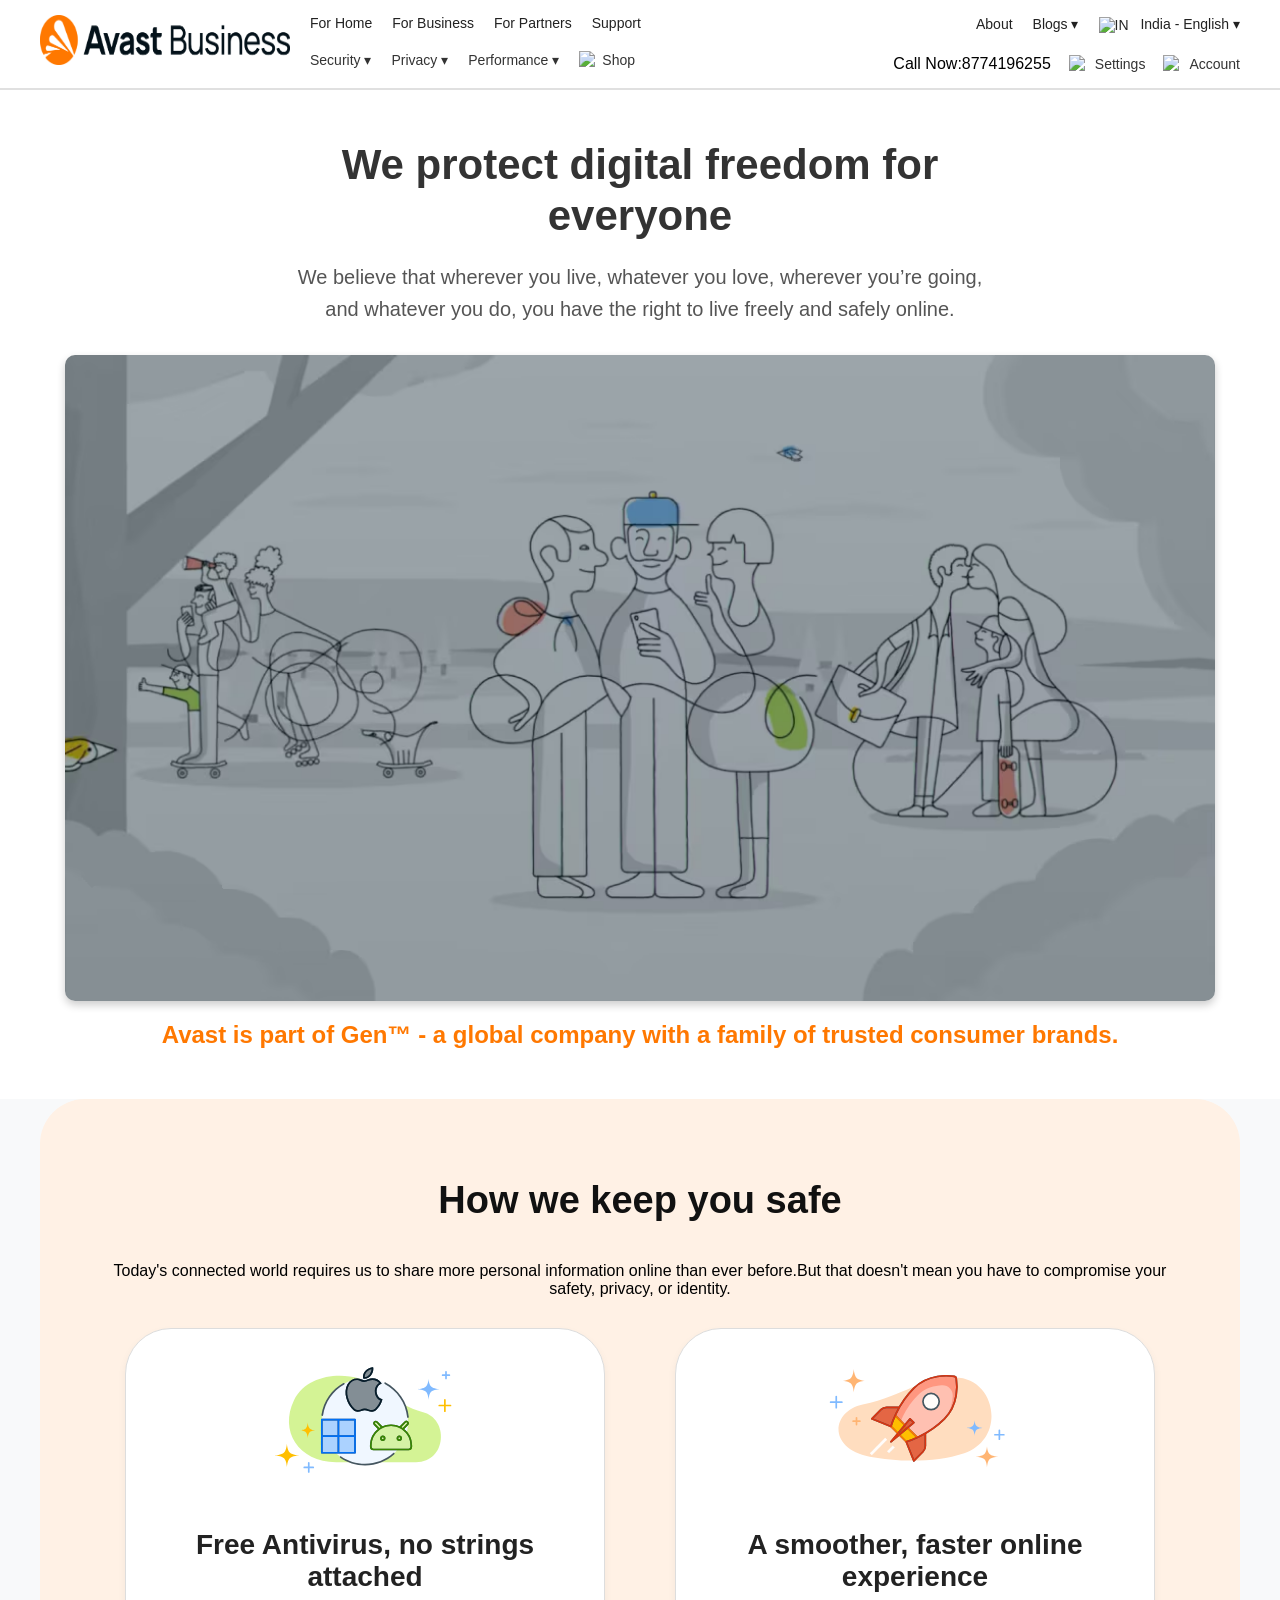
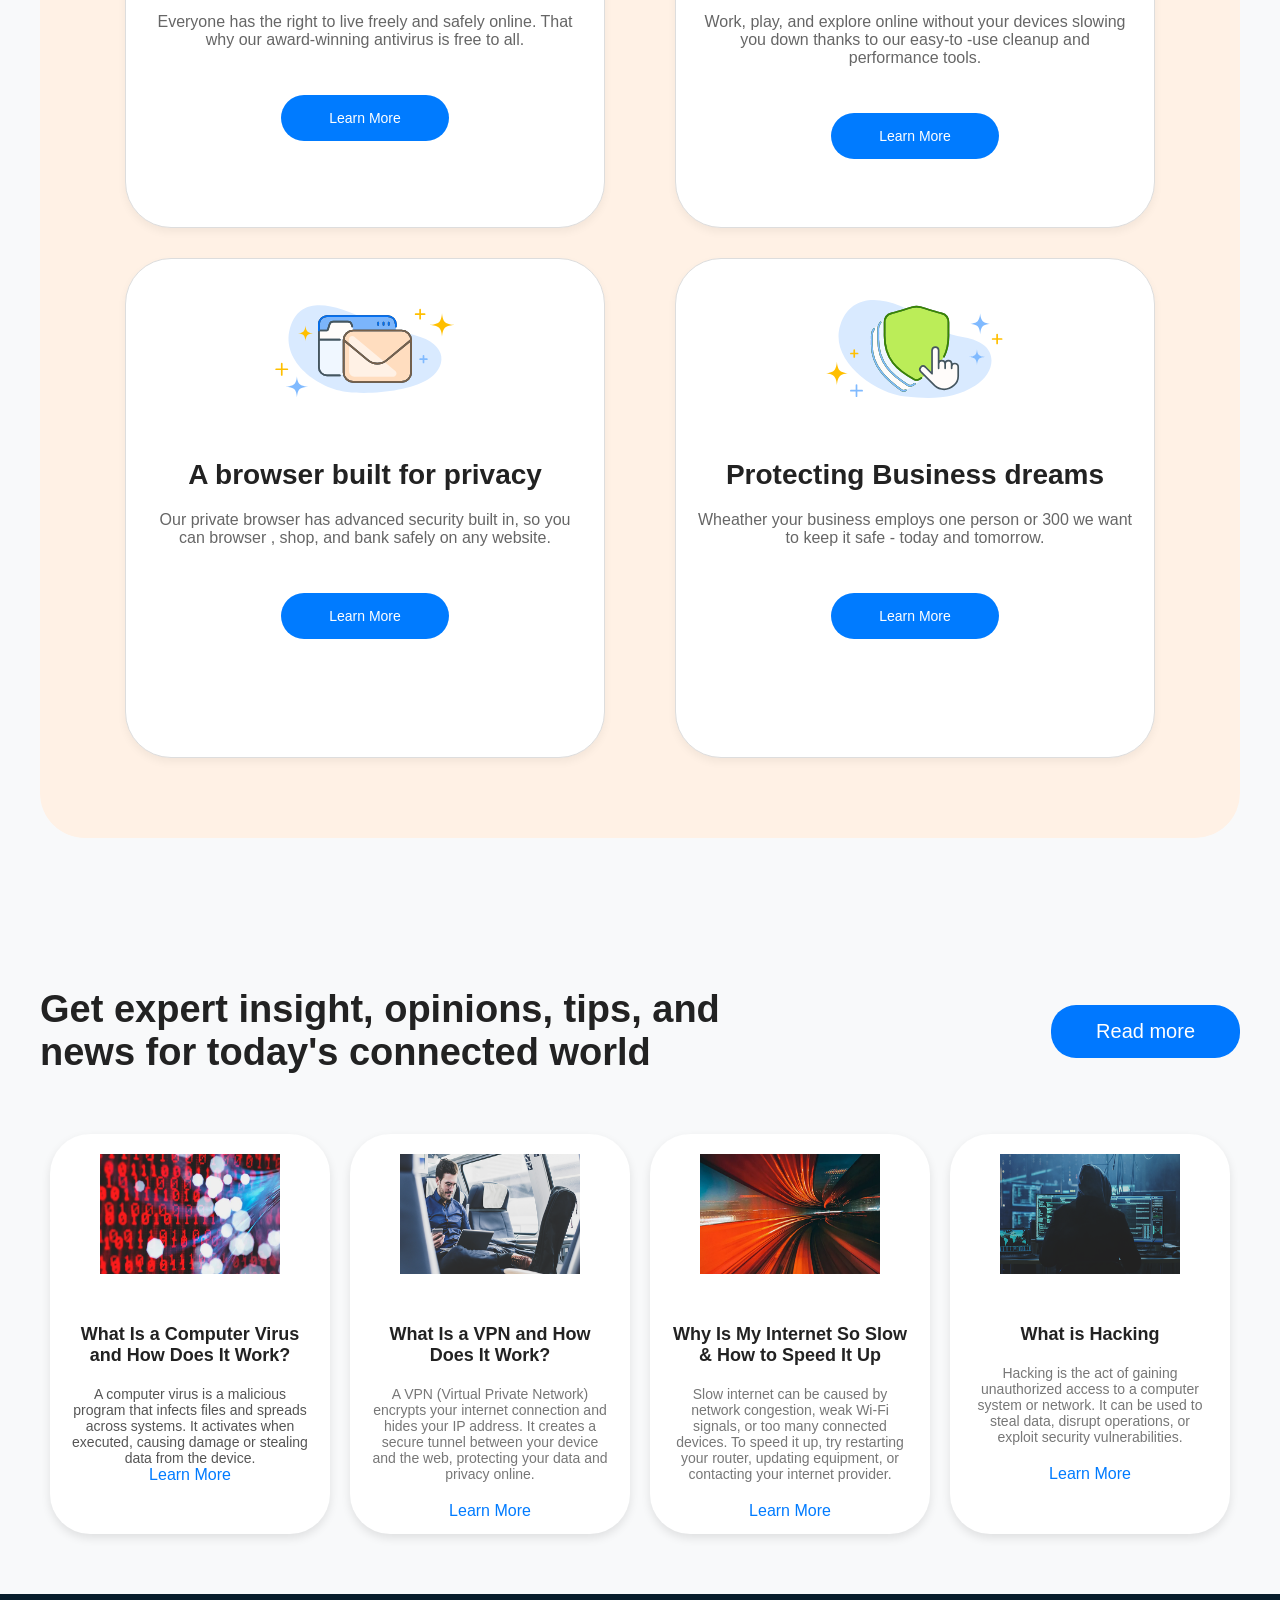
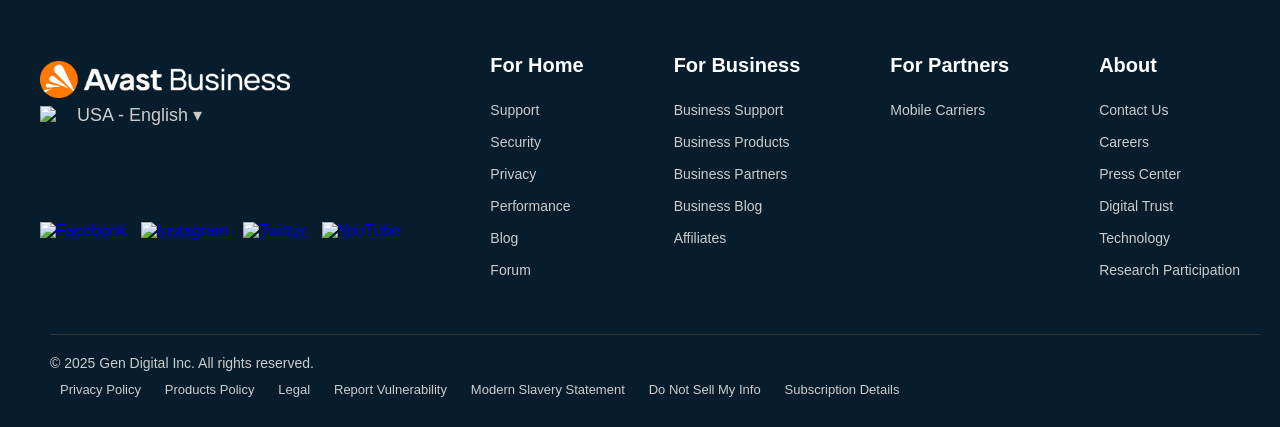
==== commit f50b0174: "Your commit message here" ====
--- a/about.html
+++ b/about.html
@@ -7,12 +7,7 @@
   <link rel="stylesheet" href="style.css" />
 </head>
 <body>
- <!--  Top Offer Header -->
-  <div class="top-header">
-    <img src="image/discount-1-mono.svg" alt="offer" class="offer-icon" />
-    <p style="font-size:18px;">Save 30% on Premium Security</p>
-  </div>
-<!-- Main Header -->
+ <!-- Main Header -->
    <header class="main-header">
     <div class="left-section">
       <a href="home.html" target="_blank">
@@ -32,6 +27,7 @@
           <a href="#">For Home</a>
           <a href="#">For Business</a>
           <a href="#">For Partners</a>
+          <a href="#">Support</a>
         </div>       
         <div class="bottom-links">
           <div class="dropdown">
@@ -120,16 +116,19 @@
 </div>
     </div>
       <div class="bottom-right">
+        
         <div class="link-item">
-          <img src="https://cdn-icons-png.flaticon.com/512/3524/3524659.png" alt="settings" class="icon" />
+          Call Now:8774196255    
+          <img style="margin-left:10px;"src="https://cdn-icons-png.flaticon.com/512/3524/3524659.png " alt="settings" class="icon" />
           <a href="#">Settings</a>
 
-          <img src="https://cdn-icons-png.flaticon.com/512/747/747376.png" alt="account" class="icon" />
+          <img style="margin-left:10px;" src="https://cdn-icons-png.flaticon.com/512/747/747376.png" alt="account" class="icon" />
           <a href="#">Account</a>
         </div>
       </div>
     </div>
   </header>
+
 <section class="about-section">
   <h2><strong>We protect digital freedom for everyone</strong></h2>
   <p>
@@ -231,7 +230,7 @@
 <footer class="site-footer">
    <div class="footer-container">
     <div class="footer-brand">
-      <h2>Avast</h2>
+       <img src="image/avast logo.png" alt="Avast logo" style="width:250px; height:50px; object-fit:contain; margin-right:10px; display:inline-block; vertical-align:middle;">
        <div class="dropdown country-dropdown">
         <a href="#" id="footer-selected-country">
           <img src="https://flagcdn.com/24x18/us.png" class="flag-small" alt="US"> USA - English ▾
--- a/style.css
+++ b/style.css
@@ -29,9 +29,9 @@
   min-width: 800px;
 }
 .hero h1 {
-  font-size: 58px;
+  font-size: 55px;
   color: #222;
-  margin-top:80px;
+  margin-top:10px;
 }
 .hero h2 {
   font-size: 48px;
@@ -228,17 +228,13 @@
     position:center;
   }
 } 
+/* ================== DESKTOP ================== */
 .compare-section {
   width: 90%;
   max-width: 1200px;
   margin: 40px auto;
   text-align: center;
-} 
-.compare-section h2 {
-  font-size: 28px;
-  font-weight: 700;
-  margin-bottom: 30px;
-} 
+}
 .merged-comparison {
   width: 100%;
   border-collapse: collapse;
@@ -246,37 +242,37 @@
   border-radius: 10px;
   overflow: hidden;
   background-color: #fff;
-} 
+}
 .merged-comparison th,
 .merged-comparison td {
   border: 1px solid #ddd;
   padding: 15px;
   text-align: center;
   vertical-align: middle;
-} 
+}
 .merged-comparison th {
   background-color: #f9f9f9;
-} 
+}
 .merged-comparison .feature {
   text-align: left;
   font-weight: 500;
   background-color: #fafafa;
-} 
+}
 .plan-logo {
   width: 70px;
   height: 70px;
   margin-bottom: 10px;
-} 
+}
 .price {
   font-size: 20px;
   font-weight: bold;
   margin: 8px 0;
-} 
+}
 .price span {
   text-decoration: line-through;
   color: #888;
   font-size: 14px;
-} 
+}
 .save {
   color: white;
   background: #3cb043;
@@ -285,15 +281,15 @@
   border-radius: 6px;
   font-size: 12px;
   margin-bottom: 6px;
-} 
+}
 .save-green {
   background: #2f8f2f;
-} 
+}
 .note {
   font-size: 13px;
   color: #555;
   margin-bottom: 8px;
-} 
+}
 .btn {
   background-color: #005fff;
   color: white;
@@ -303,19 +299,89 @@
   font-weight: 600;
   cursor: pointer;
   transition: background 0.2s ease;
-} 
+}
 .btn:hover {
   background-color: #0045c2;
-} 
+}
 .tick {
   background-color:#ffefe0;
   color: black;
   font-weight: bold;
   border-color:#ffefe0;
-} 
+}
 .tick:hover {
   background-color: #ffefe0;
-} 
+}
+
+/* ================== MOBILE ================== */
+@media (max-width: 768px) {
+  /* Convert table into card-style layout */
+  .merged-comparison {
+    display: flex;
+    flex-direction: column;
+    gap: 20px;
+    box-shadow: none;
+    border: none;
+  }
+
+  .merged-comparison tr {
+    display: flex;
+    flex-direction: column;
+    border-bottom: 1px solid #ddd;
+    padding: 10px 0;
+  }
+
+  .merged-comparison th,
+  .merged-comparison td {
+    display: block;
+    width: 100%;
+    text-align: center !important;
+    padding: 5px 10px;
+    border: none;
+  }
+
+  /* Plan cards */
+  .plan-logo {
+    width: 60px;
+    height: 60px;
+    margin: 0 auto 10px auto;
+  }
+  .price {
+    font-size: 18px;
+  }
+  .save, .save-green {
+    margin: 5px auto;
+    display: inline-block;
+  }
+  .btn {
+    padding: 8px 25px;
+    margin-top: 10px;
+  }
+
+  /* Feature text */
+  .merged-comparison .feature p {
+    margin: 3px 0;
+    font-size: 13px;
+    text-align: center;
+  }
+
+  /* Tick / Cross styling */
+  .tick {
+    display: inline-block;
+    font-size: 18px;
+    margin-top: 5px;
+    color: #2ecc71;
+  }
+  .cross {
+    display: inline-block;
+    font-size: 18px;
+    margin-top: 5px;
+    color: #e74c3c;
+  }
+}
+
+
+
 .info-section {
   width: 100%;
   max-width: 1500px;
@@ -1600,10 +1666,41 @@
 .product button:hover {
   background-color: #ffbf00;
 }
-
+@media (max-width: 900px) {
+  .product-container {
+    gap: 15px;
+  }
+  .product h3 {
+    font-size: 16px;
+  }
+  .product p {
+    font-size: 14px;
+  }
+  .product button {
+    font-size: 16px;
+    padding: 8px 20px;
+  }
+}
+@media (max-width: 600px) {
+  .product-container {
+    grid-template-columns: 1fr;
+    gap: 15px;
+    margin: 0 10px 50px 10px;
+  }
+  .product h3 {
+    font-size: 15px;
+  }
+  .product p {
+    font-size: 14px;
+  }
+  .product button {
+    font-size: 14px;
+    padding: 8px 18px;
+  }
+}
 
 /* about.html */
-/* Base Styles */
+
 .about-section {
   text-align: center;
   padding: 50px 20px;
@@ -1642,7 +1739,7 @@
   margin-top: 15px;
 }
 
-/* ✅ Responsive Adjustments */
+/*  */
 @media (max-width: 768px) {
   .about-section {
     padding: 40px 15px;
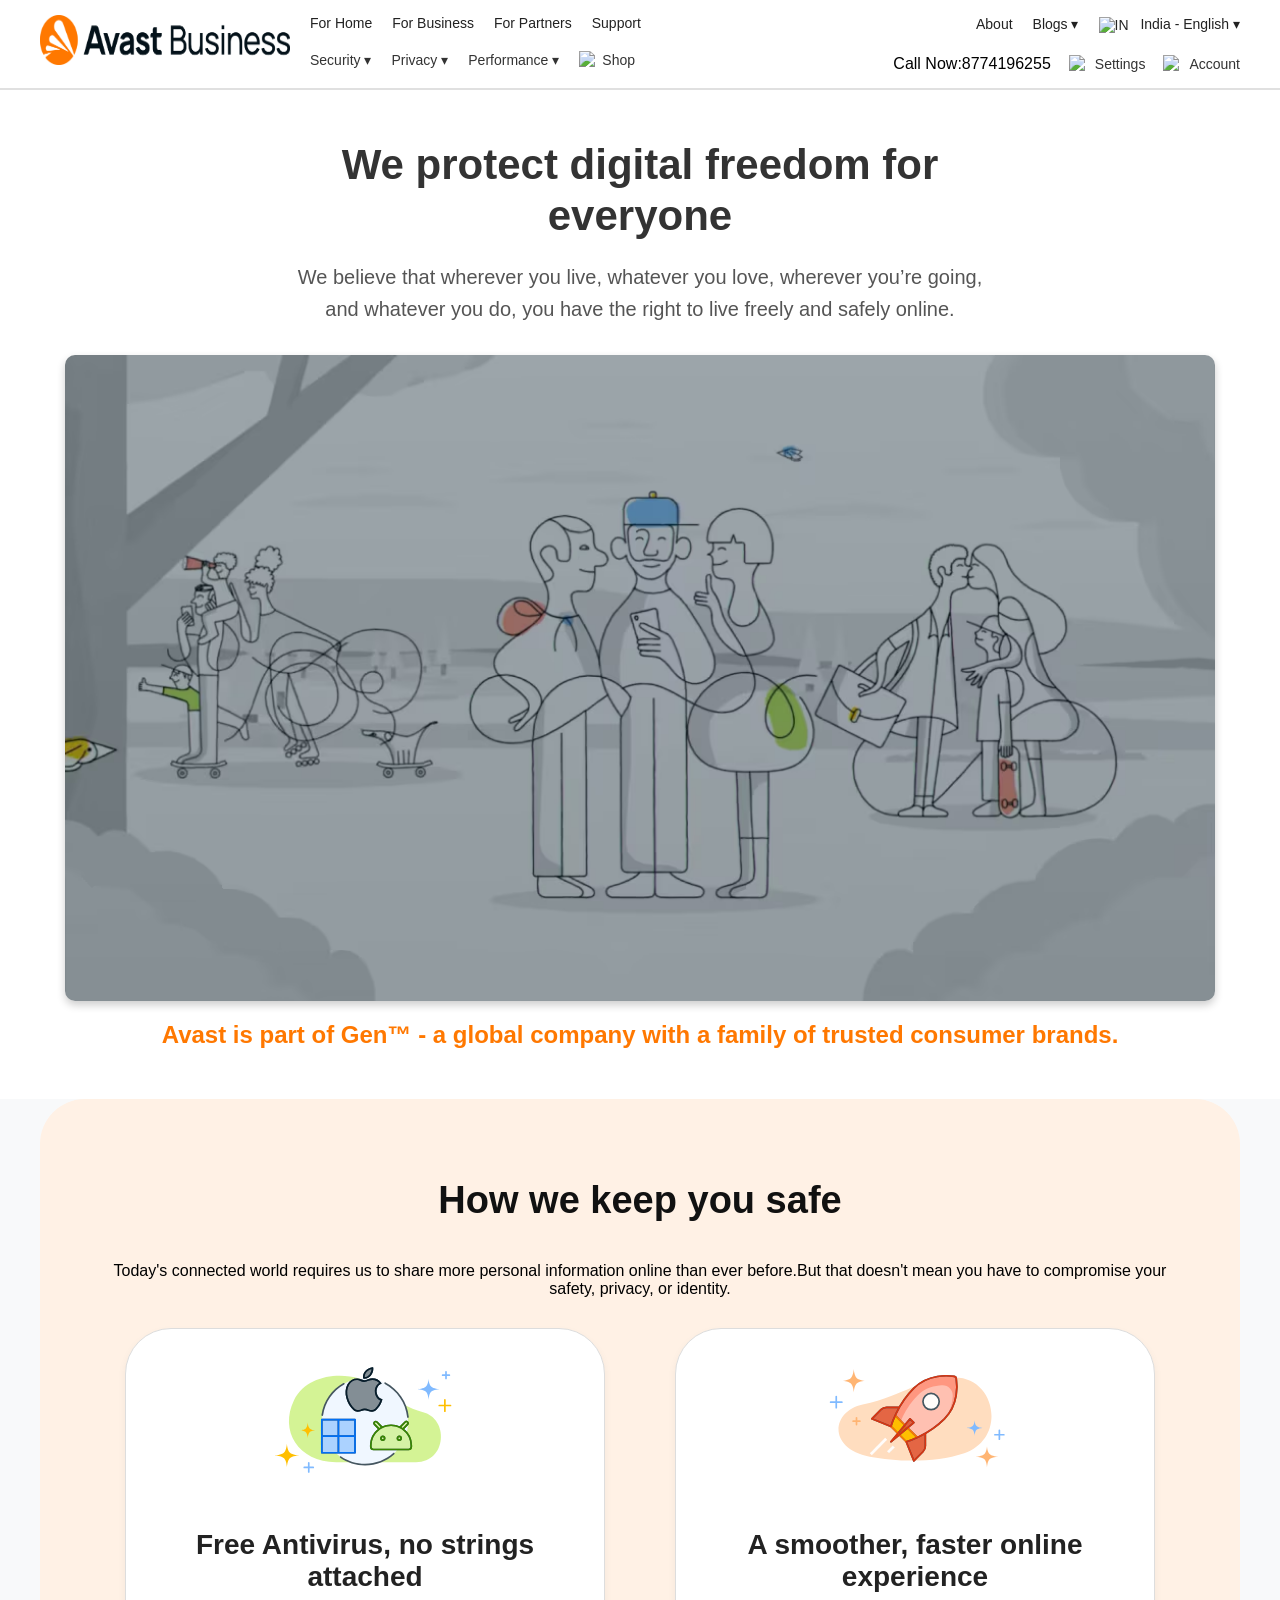
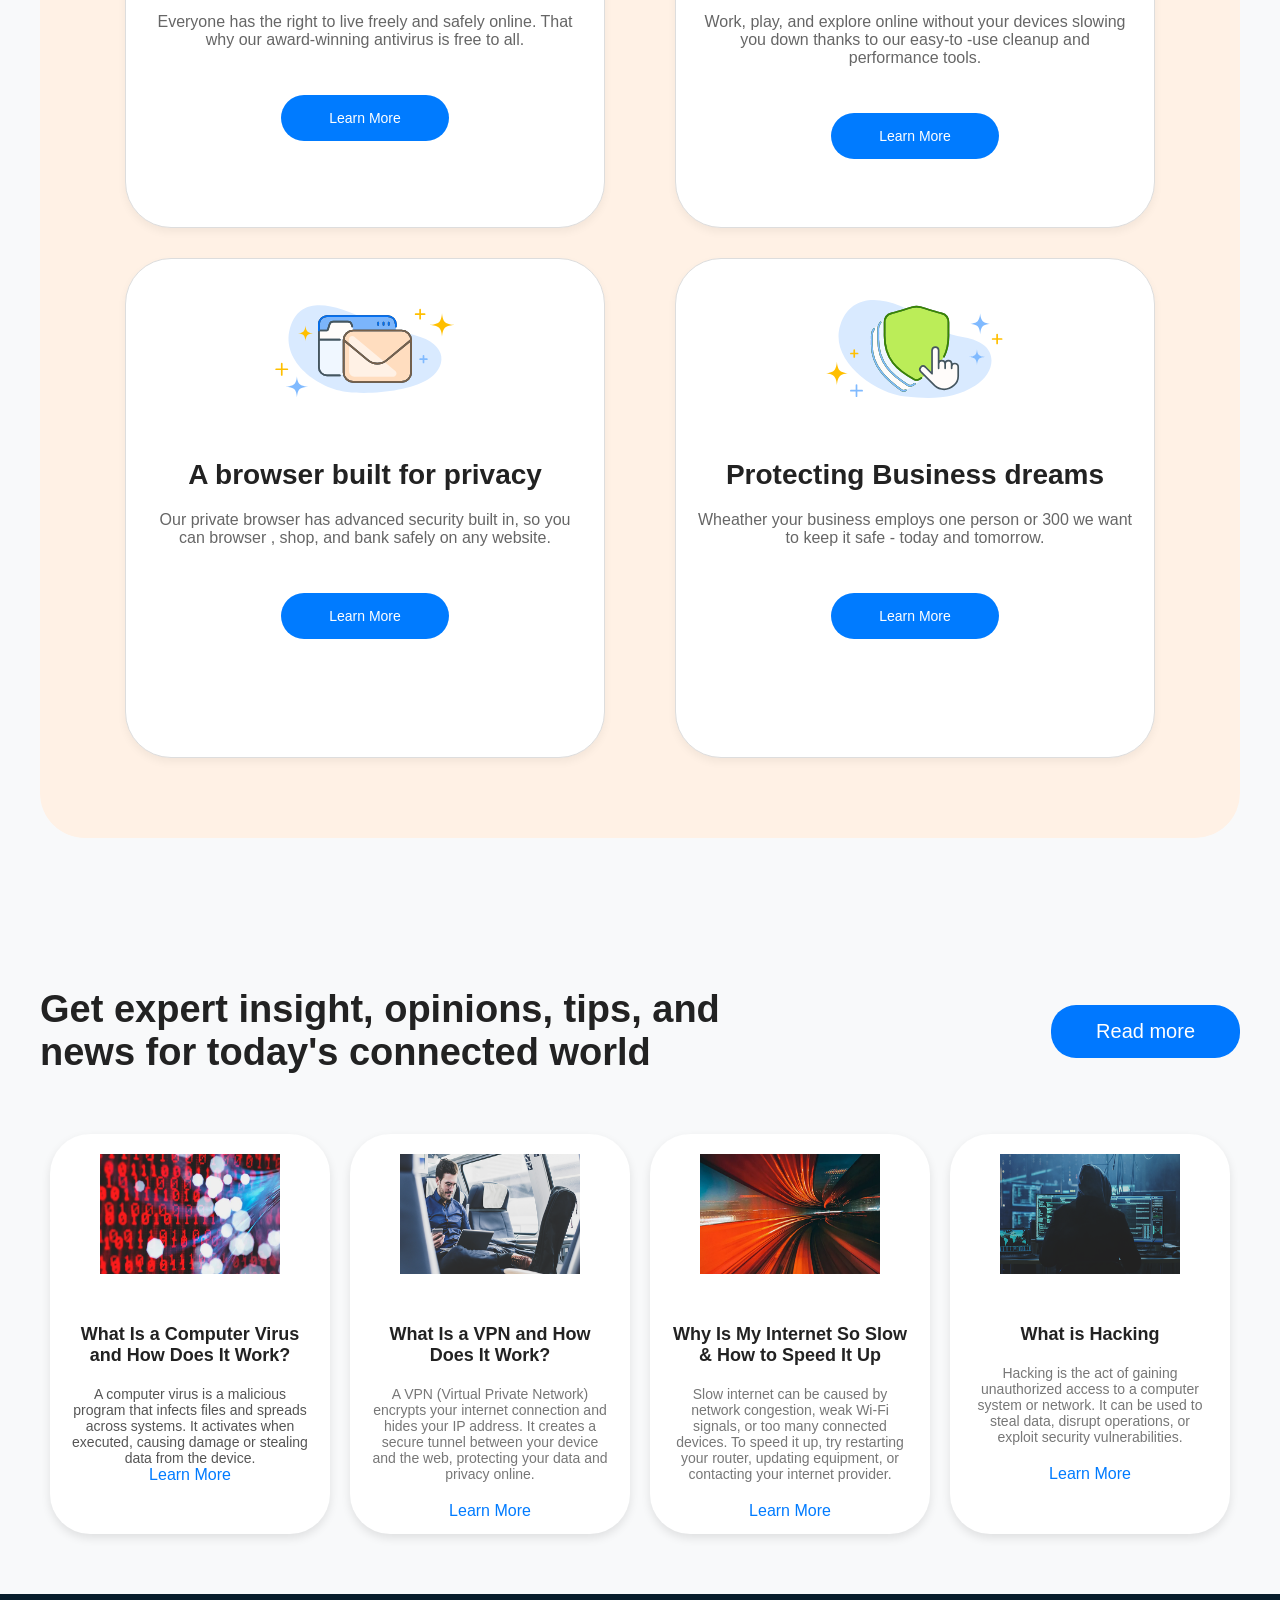
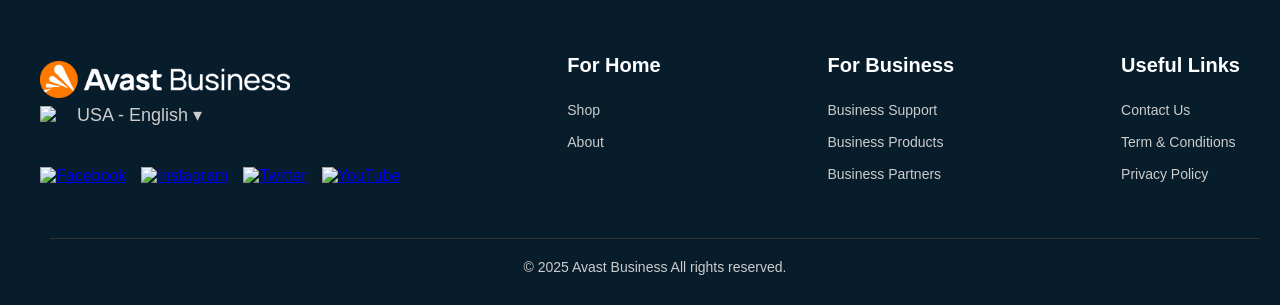
==== commit afabf05c: "Updated website with new design and bug fixes" ====
--- a/about.html
+++ b/about.html
@@ -3,7 +3,7 @@
 <head>
   <meta charset="UTF-8" />
   <meta name="viewport" content="width=device-width, initial-scale=1.0" />
-  <title>Header Layout</title>
+  <title>About</title>
   <link rel="stylesheet" href="style.css" />
 </head>
 <body>
@@ -226,11 +226,13 @@
     </div>
   </div>
 </section>
-<!-- Footer Section -->
 <footer class="site-footer">
    <div class="footer-container">
     <div class="footer-brand">
-       <img src="image/avast logo.png" alt="Avast logo" style="width:250px; height:50px; object-fit:contain; margin-right:10px; display:inline-block; vertical-align:middle;">
+      
+  <img src="image/avast logo.png" alt="Avast logo" style="width:250px; height:50px; object-fit:contain; margin-right:10px; display:inline-block; vertical-align:middle;">
+ 
+</h2>
        <div class="dropdown country-dropdown">
         <a href="#" id="footer-selected-country">
           <img src="https://flagcdn.com/24x18/us.png" class="flag-small" alt="US"> USA - English ▾
@@ -269,47 +271,32 @@
      <!-- Footer Links -->
     <div class="footer-links">
       <h3>For Home</h3>
-      <a href="#">Support</a>
-      <a href="#">Security</a>
-      <a href="#">Privacy</a>
-      <a href="#">Performance</a>
-      <a href="#">Blog</a>
-      <a href="#">Forum</a>
+      <a href="shop.html">Shop</a>
+      <a href="about.html">About</a>
+      
+     
     </div>
      <div class="footer-links">
       <h3>For Business</h3>
       <a href="#">Business Support</a>
       <a href="#">Business Products</a>
       <a href="#">Business Partners</a>
-      <a href="#">Business Blog</a>
-      <a href="#">Affiliates</a>
-    </div>
+      
+    </div>
+    
      <div class="footer-links">
-      <h3>For Partners</h3>
-      <a href="#">Mobile Carriers</a>
-    </div>
-     <div class="footer-links">
-      <h3>About</h3>
+      <h3>Useful Links</h3>
       <a href="contact.html">Contact Us</a>
-      <a href="#">Careers</a>
-      <a href="#">Press Center</a>
-      <a href="#">Digital Trust</a>
-      <a href="#">Technology</a>
-      <a href="#">Research Participation</a>
+      <a href="#">Term & Conditions</a>
+      <a href="privacy.html">Privacy Policy</a>
+      
+     
      </div>
   </div>
    <!-- Footer Bottom -->
   <div class="footer-bottom">
-    <p>© 2025 Gen Digital Inc. All rights reserved.</p>
-    <div class="legal-links">
-      <a href="privacy.html">Privacy Policy</a>
-      <a href="#">Products Policy</a>
-      <a href="#">Legal</a>
-      <a href="#">Report Vulnerability</a>
-      <a href="#">Modern Slavery Statement</a>
-      <a href="#">Do Not Sell My Info</a>
-      <a href="#">Subscription Details</a>
-    </div>
+    <p style="text-align:center;">© 2025 Avast Business All rights reserved.</p>
+    
   </div>
 </footer>
 <script src="script.js"></script>
--- a/style.css
+++ b/style.css
@@ -1233,7 +1233,7 @@
 .cert-card:hover .cert-title {
   color: #007bff;
 }
-/* --- Mobile & Tablet Responsive Certification Section --- */
+/* --- Mobile & Tablet Responsive */
 @media (max-width: 900px) {
   .certification-section {
     padding: 60px 30px;
@@ -1246,7 +1246,7 @@
 
   .cert-card {
     max-width: 100%;
-    height: auto; /* Adjust height automatically for mobile */
+    height: auto; 
     padding: 25px 15px;
     margin-bottom: 20px;
   }
@@ -1456,7 +1456,7 @@
 .site-footer .social-links {
   display: flex;
   gap: 15px;
-  margin-top: 80px;
+  margin-top: 0px;
 } 
 .site-footer .social-icon {
   width: 24px;
